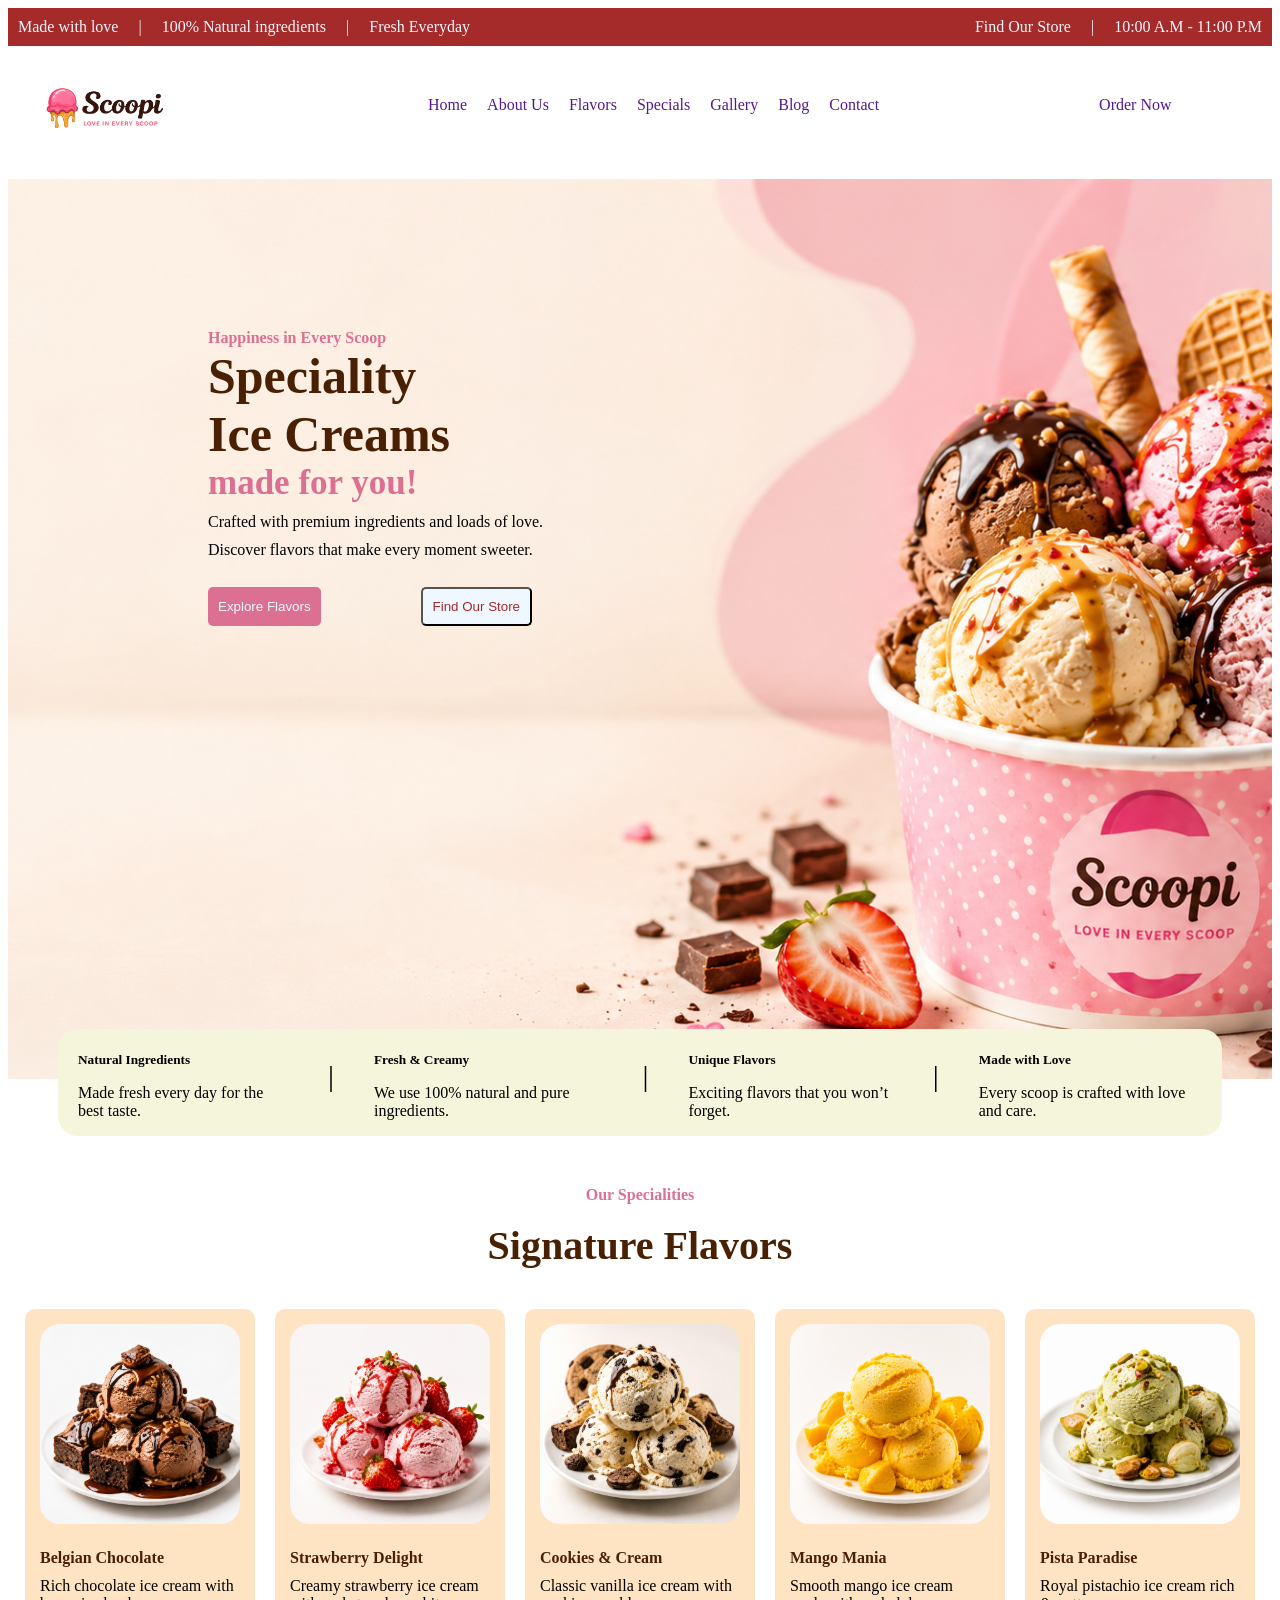
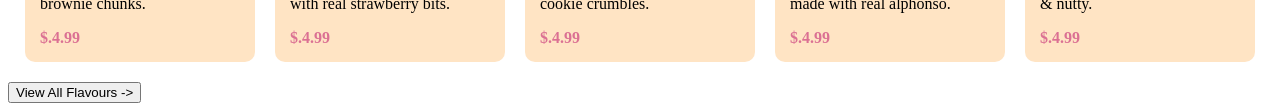
==== scoopi/index.html @ 9d3b480a "Icecreams section added" ====
<!DOCTYPE html>
<html lang="en">
<head>
    <meta charset="UTF-8">
    <meta name="viewport" content="width=device-width, initial-scale=1.0">
    <link rel="stylesheet" href="./styles.css">
    <title>Scoopi</title>
</head>
<body>
    <header class="header">
        <div class="header-left">
        <p>Made with love</p>
        <p>|</p>
        <p>100% Natural ingredients</p>
        <p>|</p>
        <p>Fresh Everyday</p>
        </div>

        <div class="header-right">
          <p>Find Our Store</p>
          <p>|</p>
          <p>10:00 A.M - 11:00 P.M</p>  
        </div>
    </header>
    <!--Navigation added-->
    <nav>
        <img src="./images/scoopilogo.png">
        <a href="">Home</a>
        <a href="">About Us</a>
        <a href="">Flavors</a>
        <a href="">Specials</a>
        <a href="">Gallery</a>
        <a href="">Blog</a>
        <a href="">Contact</a>
        <a class="ordernow" href="">Order Now</a>
    </nav>

    <section class="hero">
        <div class="hero-div">
        <h4>Happiness in Every Scoop</h4>
        <h1>Speciality</h1>
        <h1>Ice Creams</h1>
        <h2>made for you!</h2>
        <p>Crafted with premium ingredients and loads of love.</p>
        <p>Discover flavors that make every moment sweeter.</p>
        <br>
        <div class="hero-buttons">
        <button class="hero-flavours">Explore Flavors</button>
        <button class="hero-findstore">Find Our Store</button>
        </div>
        </div>
    </section>

    <!--Features Section-->
    <section class="advertise">
        <div>
        <h5>Natural Ingredients</h5>
        <p>Made fresh every day for the best taste.</p>
        </div>
        <p class="pipe">|</p>

        
        <div>
        <h5>Fresh & Creamy</h5>
        <p>We use 100% natural and pure ingredients.</p>
        </div>
        <p class="pipe">|</p>


        <div>
        <h5>Unique Flavors</h5>
        <p>Exciting flavors that you won’t forget.</p>
        </div>
        <p class="pipe">|</p>


        <div>
        <h5>Made with Love</h5>
        <p>Every scoop is crafted with love and care.</p>
        </div>
    </section>

    <div class="specilaites-h">
    <h4> Our Specialities</h4>
    <br>
    <h2>Signature Flavors</h2>
    </div>

    <!--Icecreams Section-->
    <section class="icecreams">
        <div class="chocolate">
            <img src="./images/chocolate.png">
            <h4>Belgian Chocolate</h4>
            <p>Rich chocolate ice cream with brownie chunks.</p>
            <b>$.4.99</b>
        </div>
        <div class="strawberry">
            <img src="./images/strawberry.png">
            <h4>Strawberry Delight</h4>
            <p>Creamy strawberry ice cream with real strawberry bits.</p>
            <b>$.4.99</b>
        </div>
        <div class="cookies">
            <img src="./images/cookie.png">
            <h4>Cookies & Cream</h4>
            <p>Classic vanilla ice cream with cookie crumbles.</p>
            <b>$.4.99</b>
        </div>
        <div class="mango">
            <img src="./images/mango.png">
            <h4>Mango Mania</h4>
            <p>Smooth mango ice cream made with real alphonso.</p>
            <b>$.4.99</b>
        </div>
        <div class="pista">
            <img src="./images/pista.png">
            <h4>Pista Paradise</h4>
            <p>Royal pistachio ice cream rich & nutty.</p>
            <b>$.4.99</b>
        </div>
    </section>

    <!--View all Flavours button-->
    <div class="but-viewflav">
        <button > View All Flavours -></button>
    </div>
    
</body>
</html>
---- scoopi/styles.css ----
/* body{
    margin: 0;
} */
header{
    display: flex;
    justify-content: space-between;
    padding: 10px;
    background-color: brown;
    color: aliceblue;
}

header p{
    margin: 0;
}

.header-left{
    display: flex;
    gap: 20px;
}

.header-right{
    display: flex;
    gap: 20px;
}

nav img{
    width: 200px;
}

nav{
    display: flex;
    position: relative;
    gap: 20px;
}

nav a{
    position: relative;
    top: 50px;
    left:200px;
    text-decoration-line: none;
}

nav a:hover{
    color: pink;
    text-decoration-line: underline;

}

.ordernow{
    position: relative;
    left:400px;
}

.ordernow:hover{
    color: brown;
    text-decoration-line: none;
}

/*Hero Section*/

.hero{
    background-image: url("./images/scoopihero.png");
    background-size: cover;
    height: 100vh;
}
.hero-div{
    position: relative;
    top: 150px;
    left: 200px;
}
.hero h4,h2{
    font-family: cursive;
    color: palevioletred;
    margin: 0;
}



.hero h2{
    font-size: 35px;
}

.hero h1{
    font-family: Georgia, 'Times New Roman', Times, serif;
    color: rgb(74, 32, 3);
    margin: 0;
    font-size: 50px;
}

.hero p{
    margin: 10px;
    margin-left: 0;
}

.hero-buttons{
    display: flex;
    gap: 100px;
}

.hero-flavours{
    padding: 10px;
    background-color: palevioletred;
    border: 0;
    color: aliceblue;
    border-radius: 5px;
}

.hero-findstore{
    padding: 10px;
    background-color: aliceblue;
    color: brown;
    border-radius: 5px;
}

/*Advertise section*/

.advertise{
    display: flex;
    gap: 20px;
    justify-content: center;
    background-color: beige;
    position: relative;
    top: -50px;
    margin-left:50px ;
    margin-right:50px;
    border-radius: 20px;

}

.advertise div{
    padding-left: 20px;
    padding-right: 20px;
}

.advertise div h5{
    margin-bottom: 0;
}

.pipe{
    font-size: 30px;
}

/*headings before specilaities*/
.specilaites-h{
    text-align: center;
    /* margin: 0; */
}

.specilaites-h h4{
    color: palevioletred;
    font-family: cursive;
    margin: 0;
}

.specilaites-h h2{
    color: rgb(74, 32, 3);
    font-family: Georgia, 'Times New Roman', Times, serif;
    margin: 0;
    font-size: 40px;
}

/**Iccreams Section**/
.icecreams{
    display: flex;
    justify-content: center;
    gap: 20px;
    margin-top: 20px;
    padding: 20px;
}

.icecreams div{
    background-color: bisque;
    padding: 15px;
    border-radius: 10px;
}

.icecreams div img{
    width: 200px;
    justify-items: center;
    border-radius: 20px;
}

.icecreams div p{
    margin-top: 0;
}

.icecreams div h4{
    margin-bottom: 10px;
    color: rgb(74, 32, 3);
}

.icecreams div b{
    color: palevioletred;
}
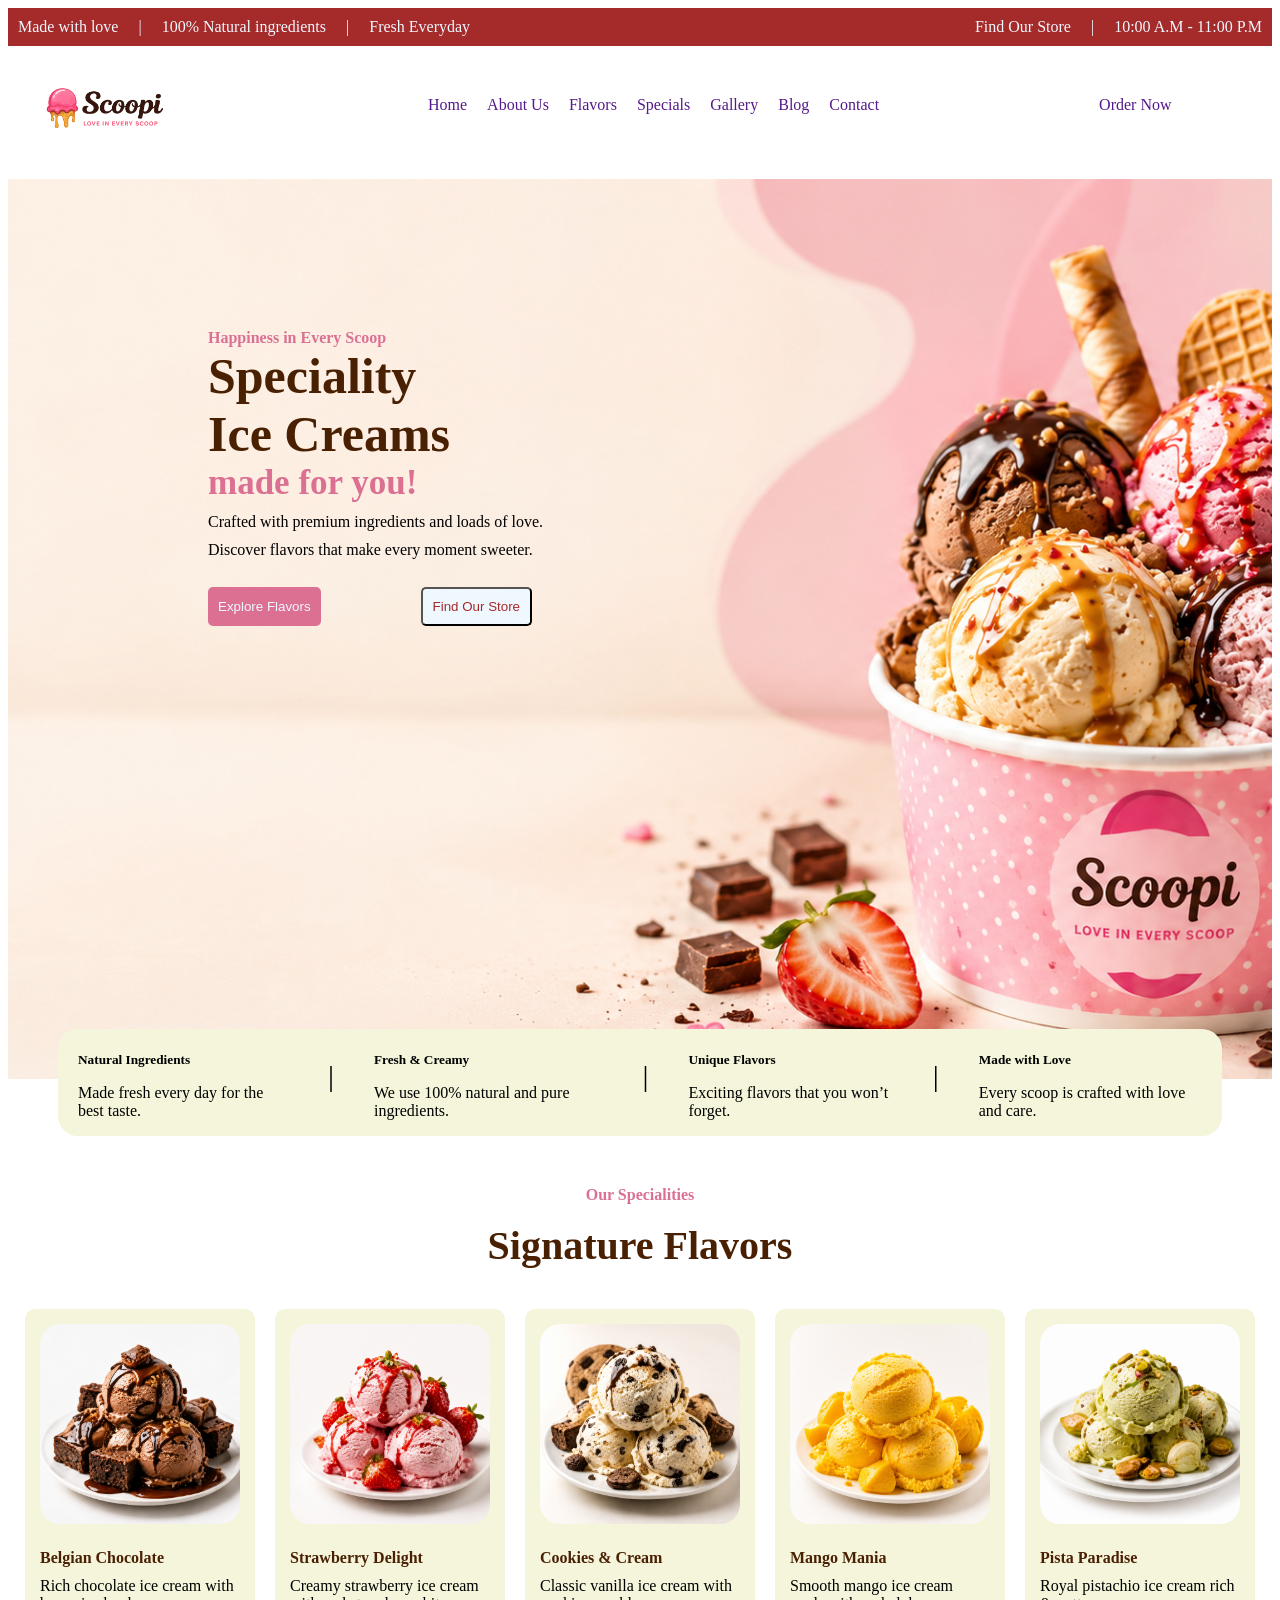
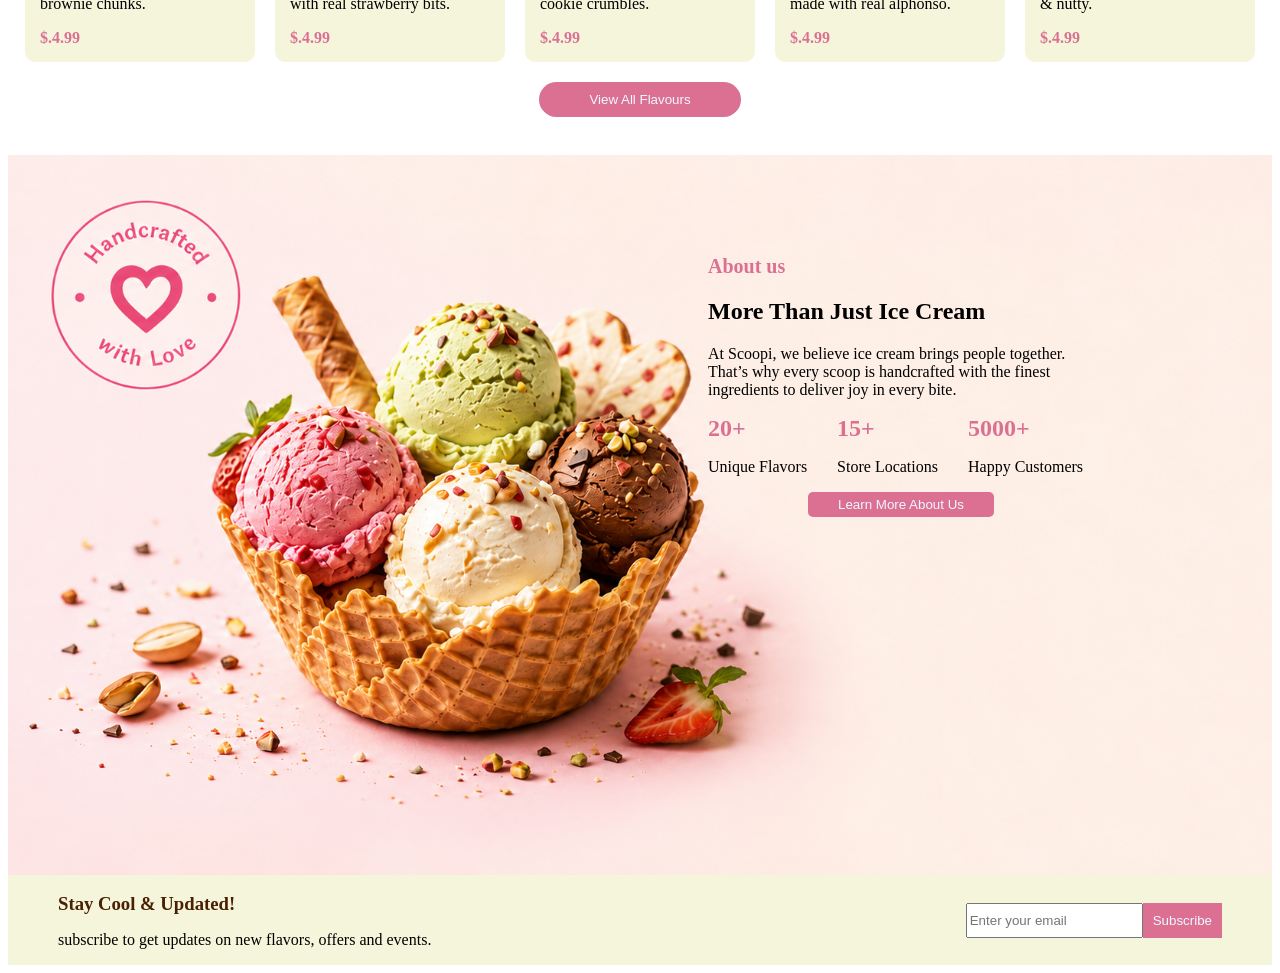
==== commit b605d446: "about us and email sections added" ====
--- a/scoopi/index.html
+++ b/scoopi/index.html
@@ -122,8 +122,49 @@
 
     <!--View all Flavours button-->
     <div class="but-viewflav">
-        <button > View All Flavours -></button>
+        <button> View All Flavours </button>
     </div>
+    <br>
+    
+    <!--About us page-->
+    <section class="aboutus">
+  <div class="aboutus-div">
+        <h3>About us</h3>
+        <h1>More Than Just Ice Cream</h1>
+        <p>At Scoopi, we believe ice cream brings people together.<br>
+        That’s why every scoop is handcrafted with the finest<br>
+        ingredients to deliver joy in every bite.
+        </p>
+    <div class="achievements">
+        <div>
+            <h2>20+</h2>
+            <p>Unique Flavors</p>
+        </div>
+        <div>
+            <h2>15+</h2>
+            <p>Store Locations</p>
+        </div>
+        <div>
+            <h2>5000+</h2>
+            <p>Happy Customers</p>
+        </div>
+    </div>
+        <button>Learn More About Us</button>
+  </div>
+    </section>
+
+    <!--Enter Email Section-->
+    <section class="email">
+        <div class="left">
+            <h3>Stay Cool & Updated!</h3>
+            <p>subscribe to get updates on new flavors, offers and events.</p>
+        </div>
+
+        <div class="right">
+            <input type="email" placeholder="Enter your email">
+            <button>Subscribe</button>
+        </div>
+    </section>
     
 </body>
 </html>
--- a/scoopi/styles.css
+++ b/scoopi/styles.css
@@ -169,7 +169,7 @@
 }
 
 .icecreams div{
-    background-color: bisque;
+    background-color: beige;
     padding: 15px;
     border-radius: 10px;
 }
@@ -193,8 +193,99 @@
     color: palevioletred;
 }
 
-
-
-
-
-
+/**View All Flavors button**/
+.but-viewflav{
+    text-align: center;
+}
+
+.but-viewflav button{
+    padding: 10px;
+    padding-left: 50px;
+    padding-right: 50px;
+    background-color: palevioletred;
+    color: aliceblue;
+    border-radius: 20px;
+    border: none;
+}
+
+
+/**About us section**/
+/* .aboutus{
+    background-image: url(./images/aboutus.png);
+    background-size: cover;
+    height: 100vh;
+} */
+
+.aboutus{
+    background-image: url(./images/aboutus.png);
+    background-size: cover;
+    height: 80vh;
+}
+
+.aboutus-div{
+    position: relative;
+    left: 700px;
+    top: 50px;
+}
+
+.aboutus-div h3{
+    color: palevioletred;
+    font-family: cursive;
+    font-size: 20px;
+}
+
+.aboutus-div {
+    position: relative;
+    left: 700px;
+    top: 100px;
+}
+
+.achievements{
+    display: flex;
+    gap: 30px;
+}
+
+.aboutus-div button{
+    background-color: palevioletred;
+    padding: 5px;
+    padding-left: 30px;
+    padding-right: 30px;
+    border: none;
+    border-radius:5px;
+    color: aliceblue;
+    position: relative;
+    left: 100px;
+
+}
+
+/**Email Section**/
+.email{
+    display: flex;
+    justify-content: space-between;
+    align-items: center;
+    background-color: beige;
+    padding-left: 50px;
+    padding-right: 50px;
+
+}
+
+.left h3{
+    color: rgb(74, 32, 3);
+    margin-bottom: 0;
+}
+
+.right{
+    display: flex;
+}
+
+.right button{
+    background-color: palevioletred;
+    color: aliceblue;
+    border: none;
+    padding: 10px;
+}
+
+
+
+
+
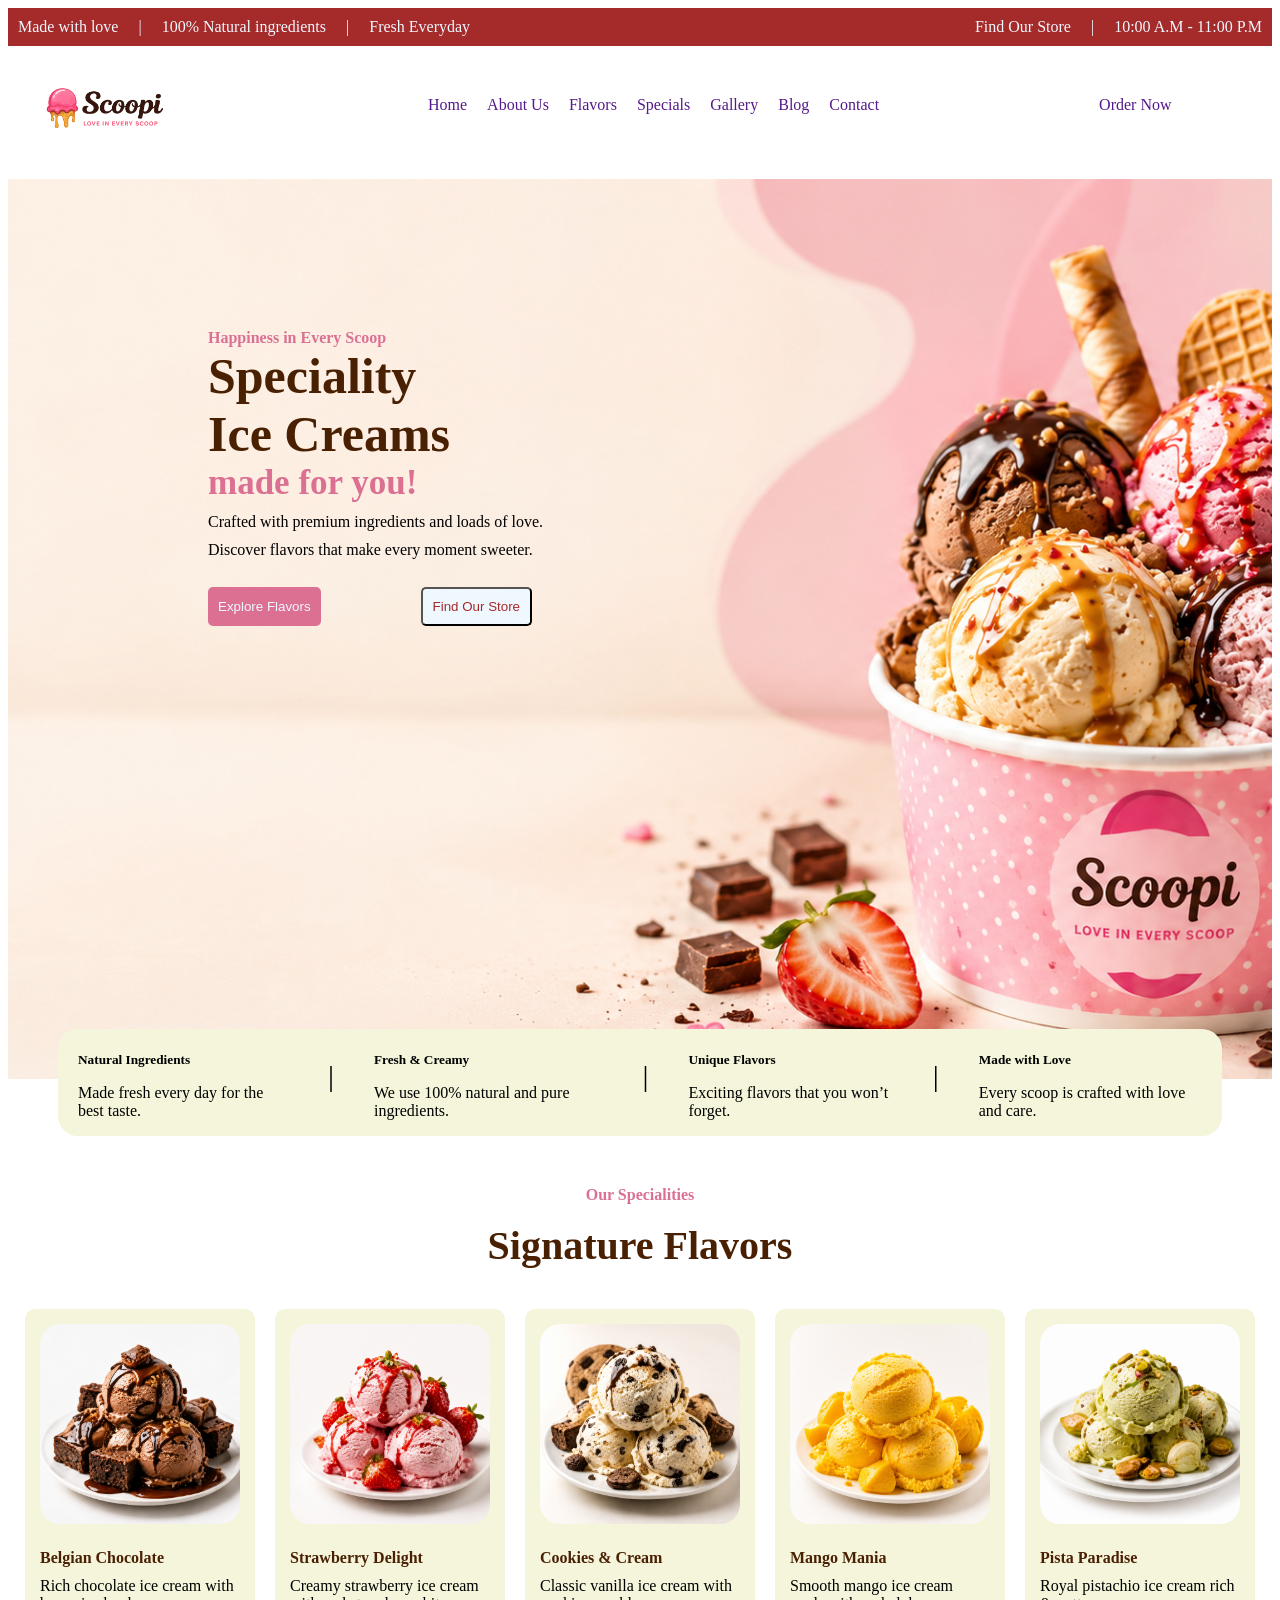
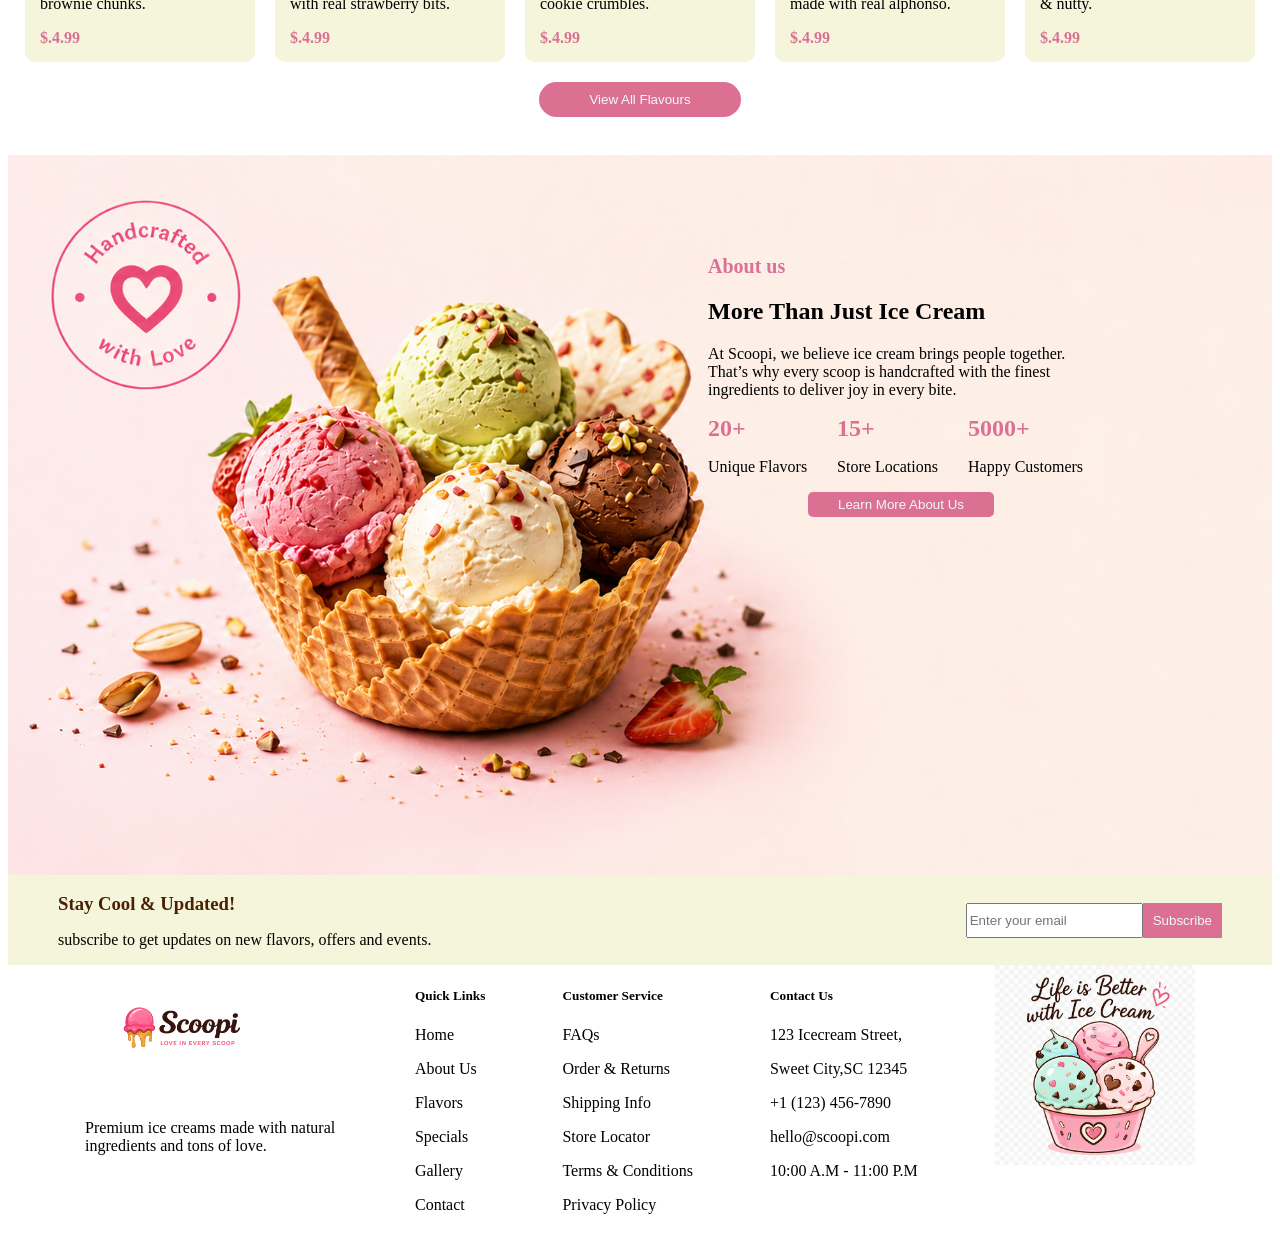
==== commit c6525038: "footer section added" ====
--- a/scoopi/index.html
+++ b/scoopi/index.html
@@ -165,6 +165,46 @@
             <button>Subscribe</button>
         </div>
     </section>
+
+    <footer>
+        <div class="social-media">
+            <img src="./images/scoopilogo.png">
+            <p>Premium ice creams made with natural ingredients and tons of love.</p>
+        </div>
+
+        <div class="quick-links">
+            <h5>Quick Links</h5>
+            <p>Home</p>
+            <p>About Us</p>
+            <p>Flavors</p>
+            <p>Specials</p>
+            <p>Gallery</p>
+            <p>Contact</p>
+        </div>
+
+        <div class="customer-service">
+            <h5>Customer Service</h5>
+            <p>FAQs</p>
+            <p>Order & Returns</p>
+            <p>Shipping Info</p>
+            <p>Store Locator</p>
+            <p>Terms & Conditions</p>
+            <p>Privacy Policy</p>
+        </div>
+
+        <div class="contact-us">
+            <h5>Contact Us</h5>
+            <p>123 Icecream Street,</p>
+            <p>Sweet City,SC 12345</p>
+            <p>+1 (123) 456-7890</p>
+            <p>hello@scoopi.com</p>
+            <p>10:00 A.M - 11:00 P.M</p>
+        </div>
+
+        <div class="right-img">
+            <img src="./images/footerlogo.png">
+        </div>
+    </footer>
     
 </body>
 </html>
--- a/scoopi/styles.css
+++ b/scoopi/styles.css
@@ -193,6 +193,10 @@
     color: palevioletred;
 }
 
+.icecreams div:hover{
+    background-color: rgb(197, 197, 134);
+}
+
 /**View All Flavors button**/
 .but-viewflav{
     text-align: center;
@@ -210,12 +214,6 @@
 
 
 /**About us section**/
-/* .aboutus{
-    background-image: url(./images/aboutus.png);
-    background-size: cover;
-    height: 100vh;
-} */
-
 .aboutus{
     background-image: url(./images/aboutus.png);
     background-size: cover;
@@ -285,7 +283,29 @@
     padding: 10px;
 }
 
-
-
-
-
+/**footer*/
+
+
+
+.social-media{
+    width: 20%;
+}
+
+.social-media img{
+    width:200px;
+    height: auto;
+}
+
+.right-img img{
+    width:200px;
+    height: auto;
+}
+
+footer{
+    display: flex;  
+    justify-content: space-evenly;
+}
+
+
+
+
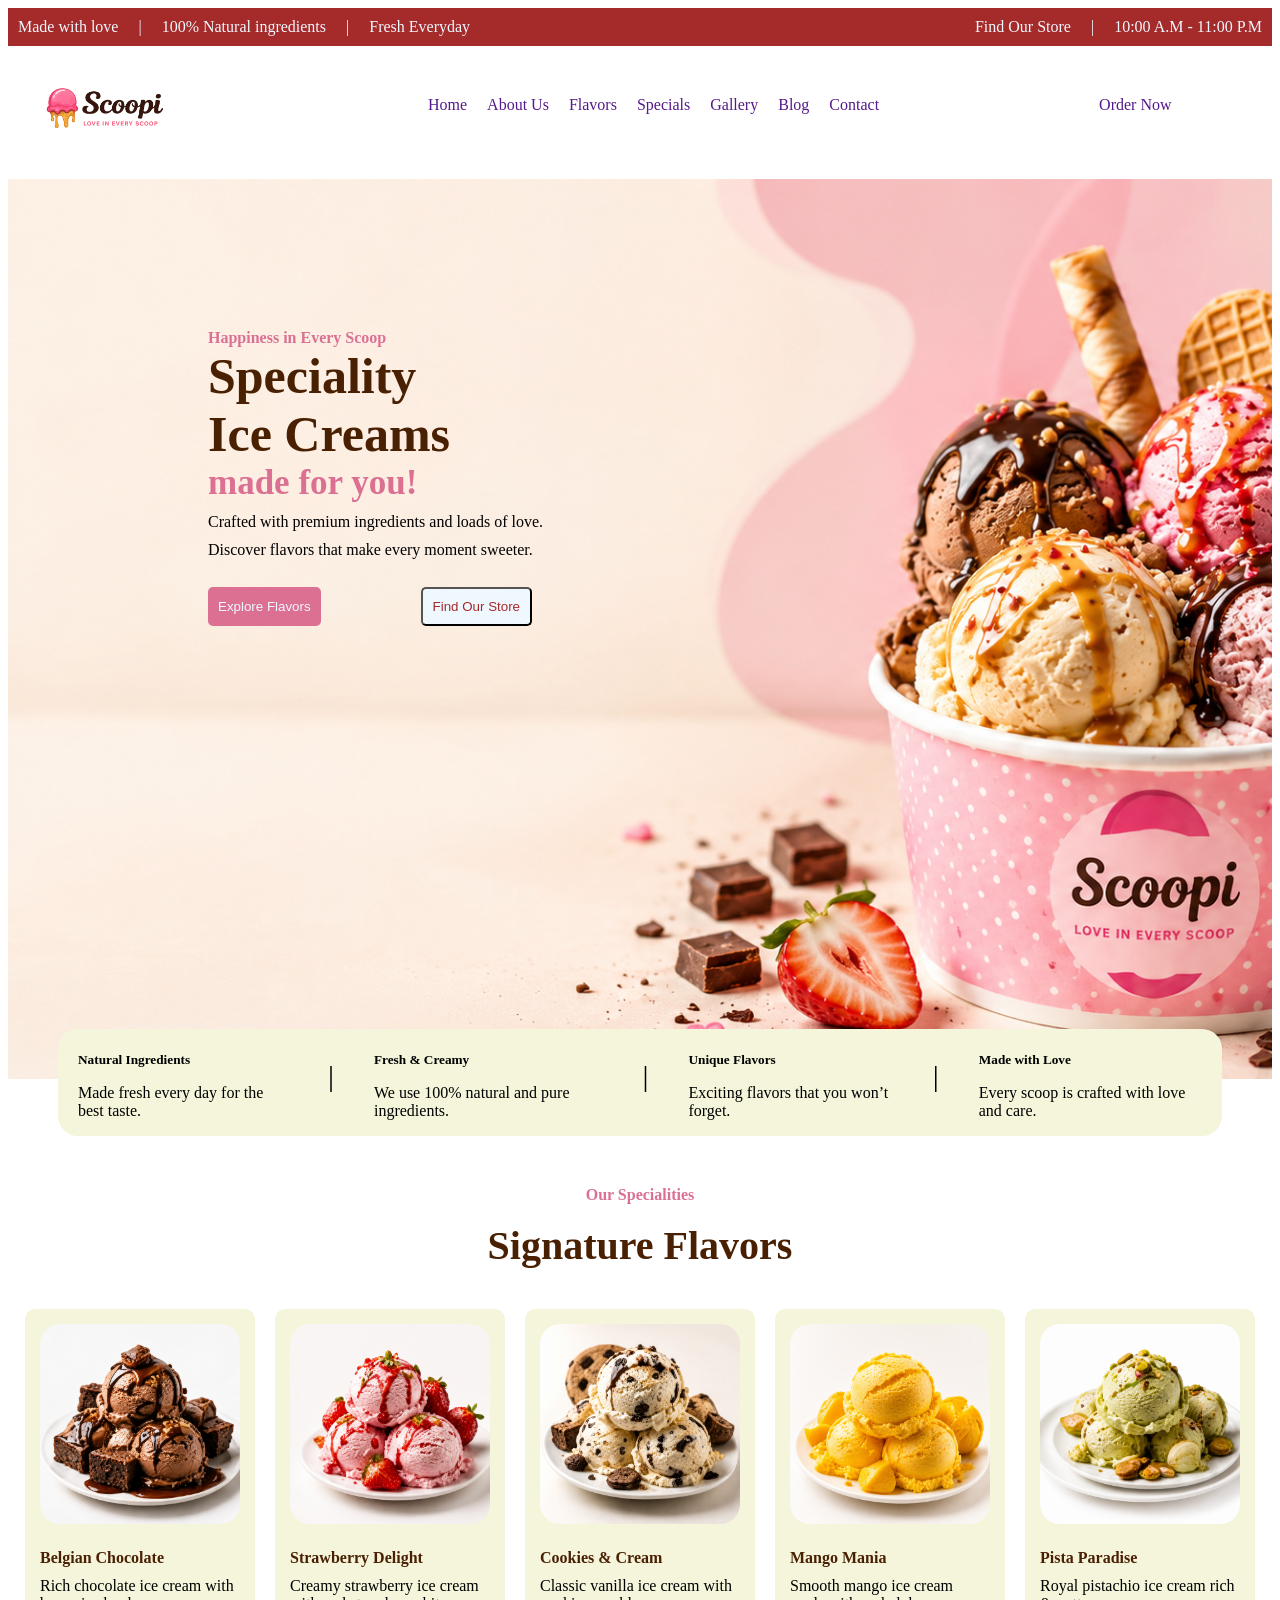
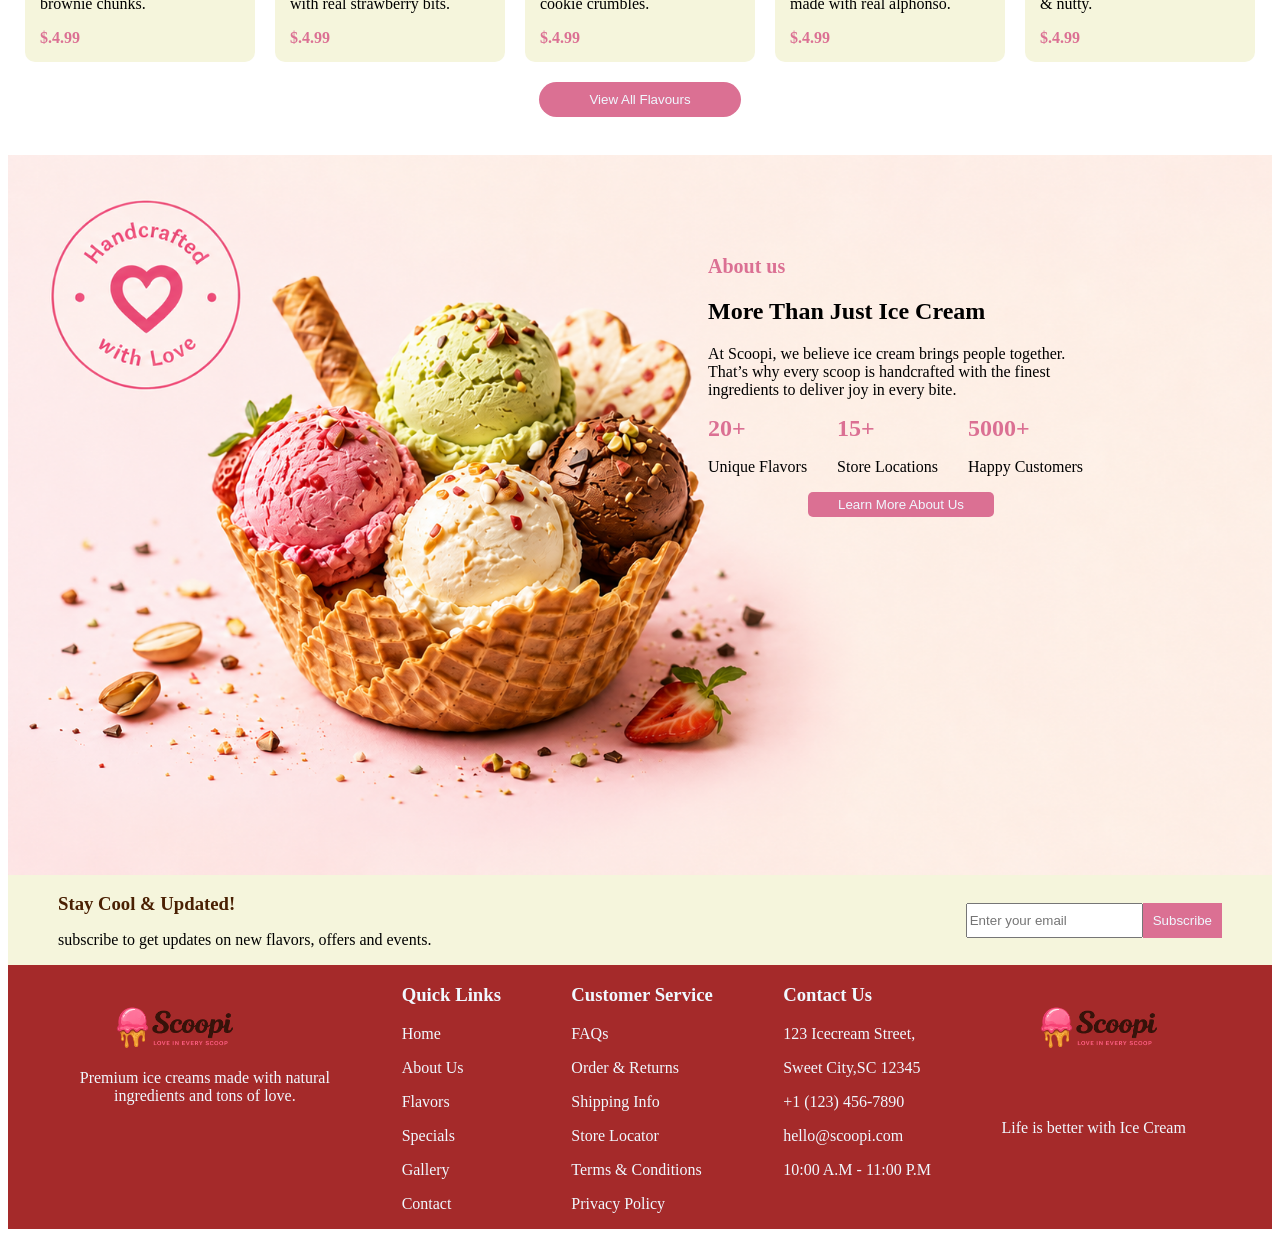
==== commit 10d199f3: "footer section 5 added" ====
--- a/scoopi/index.html
+++ b/scoopi/index.html
@@ -173,7 +173,7 @@
         </div>
 
         <div class="quick-links">
-            <h5>Quick Links</h5>
+            <h3>Quick Links</h3>
             <p>Home</p>
             <p>About Us</p>
             <p>Flavors</p>
@@ -183,7 +183,7 @@
         </div>
 
         <div class="customer-service">
-            <h5>Customer Service</h5>
+            <h3>Customer Service</h3>
             <p>FAQs</p>
             <p>Order & Returns</p>
             <p>Shipping Info</p>
@@ -193,7 +193,7 @@
         </div>
 
         <div class="contact-us">
-            <h5>Contact Us</h5>
+            <h3>Contact Us</h3>
             <p>123 Icecream Street,</p>
             <p>Sweet City,SC 12345</p>
             <p>+1 (123) 456-7890</p>
@@ -202,7 +202,8 @@
         </div>
 
         <div class="right-img">
-            <img src="./images/footerlogo.png">
+            <img src="./images/scoopilogo.png">
+            <p>Life is better with Ice Cream</p>
         </div>
     </footer>
     
--- a/scoopi/styles.css
+++ b/scoopi/styles.css
@@ -285,7 +285,10 @@
 
 /**footer*/
 
-
+footer{
+    background-color: brown;
+    color: aliceblue;
+}
 
 .social-media{
     width: 20%;
@@ -296,6 +299,12 @@
     height: auto;
 }
 
+.social-media p{
+    position: relative;
+    text-align: center;
+    top:-50px;
+}
+
 .right-img img{
     width:200px;
     height: auto;
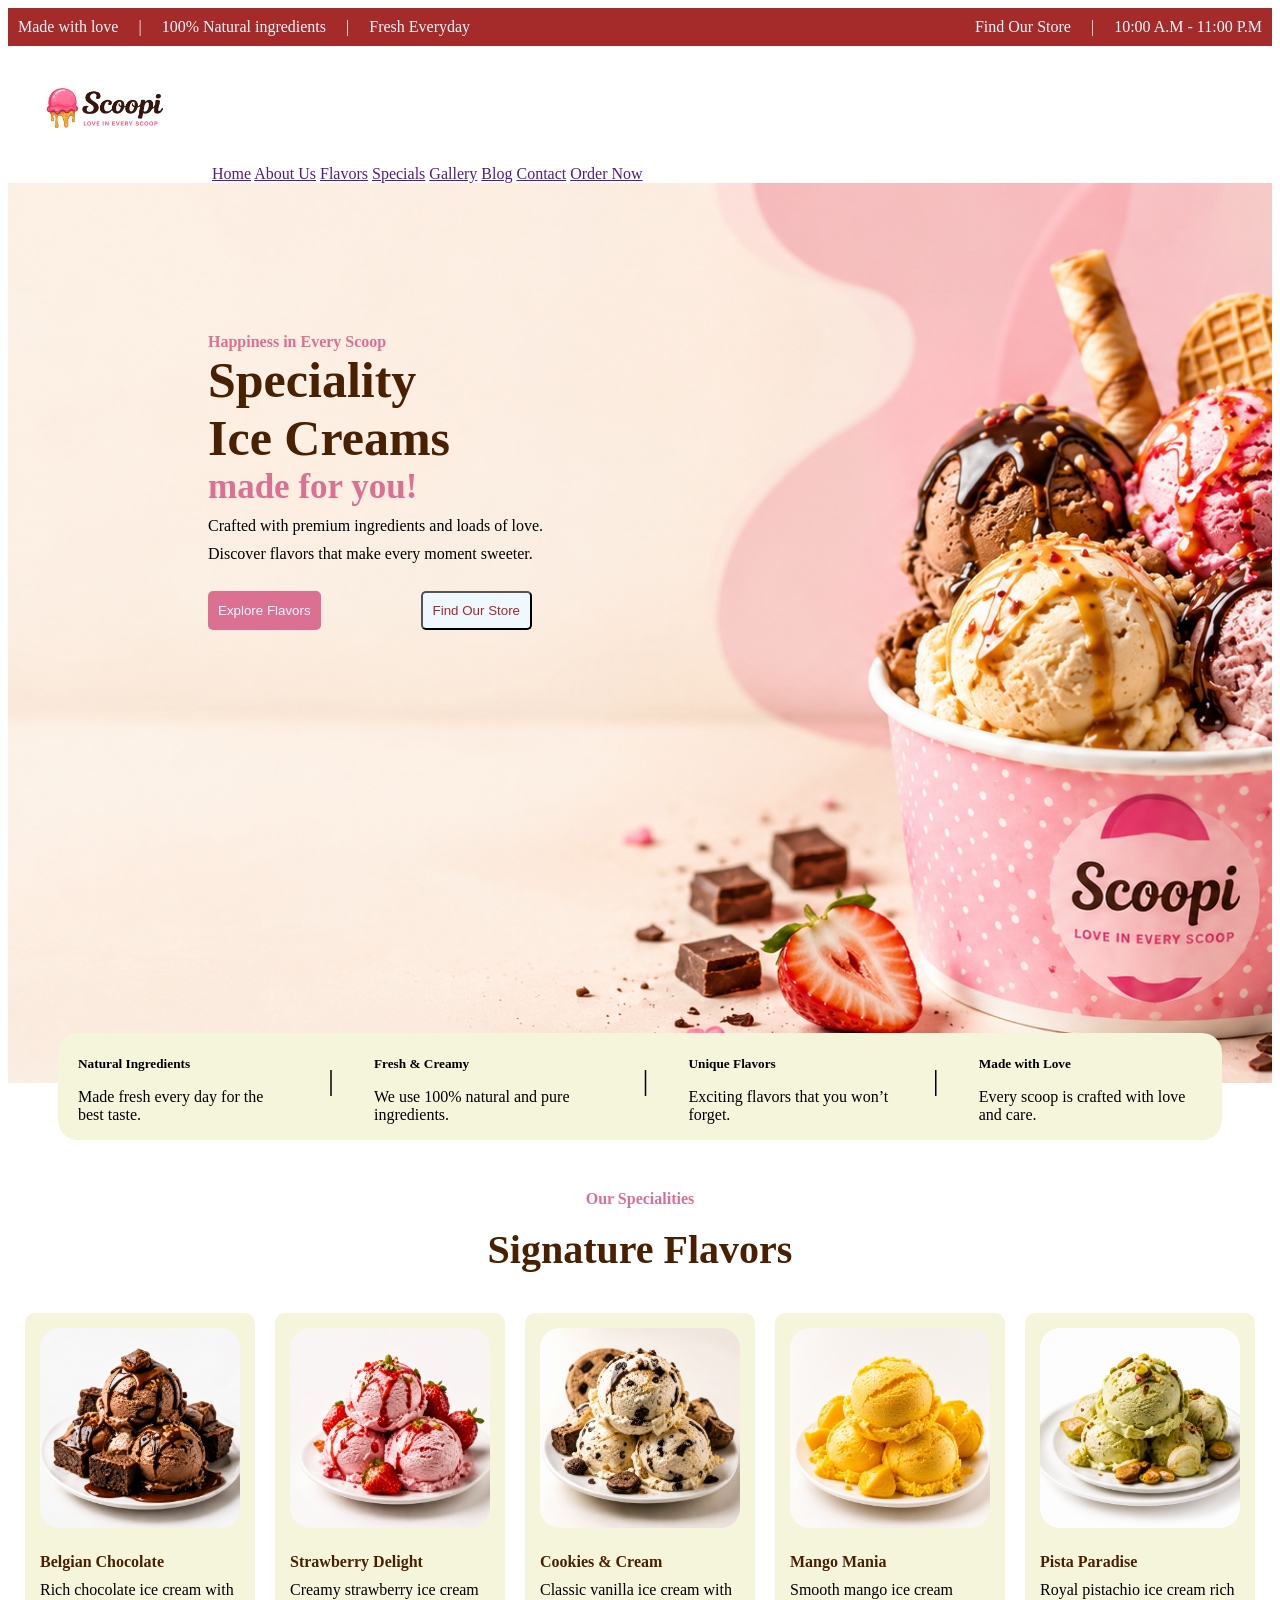
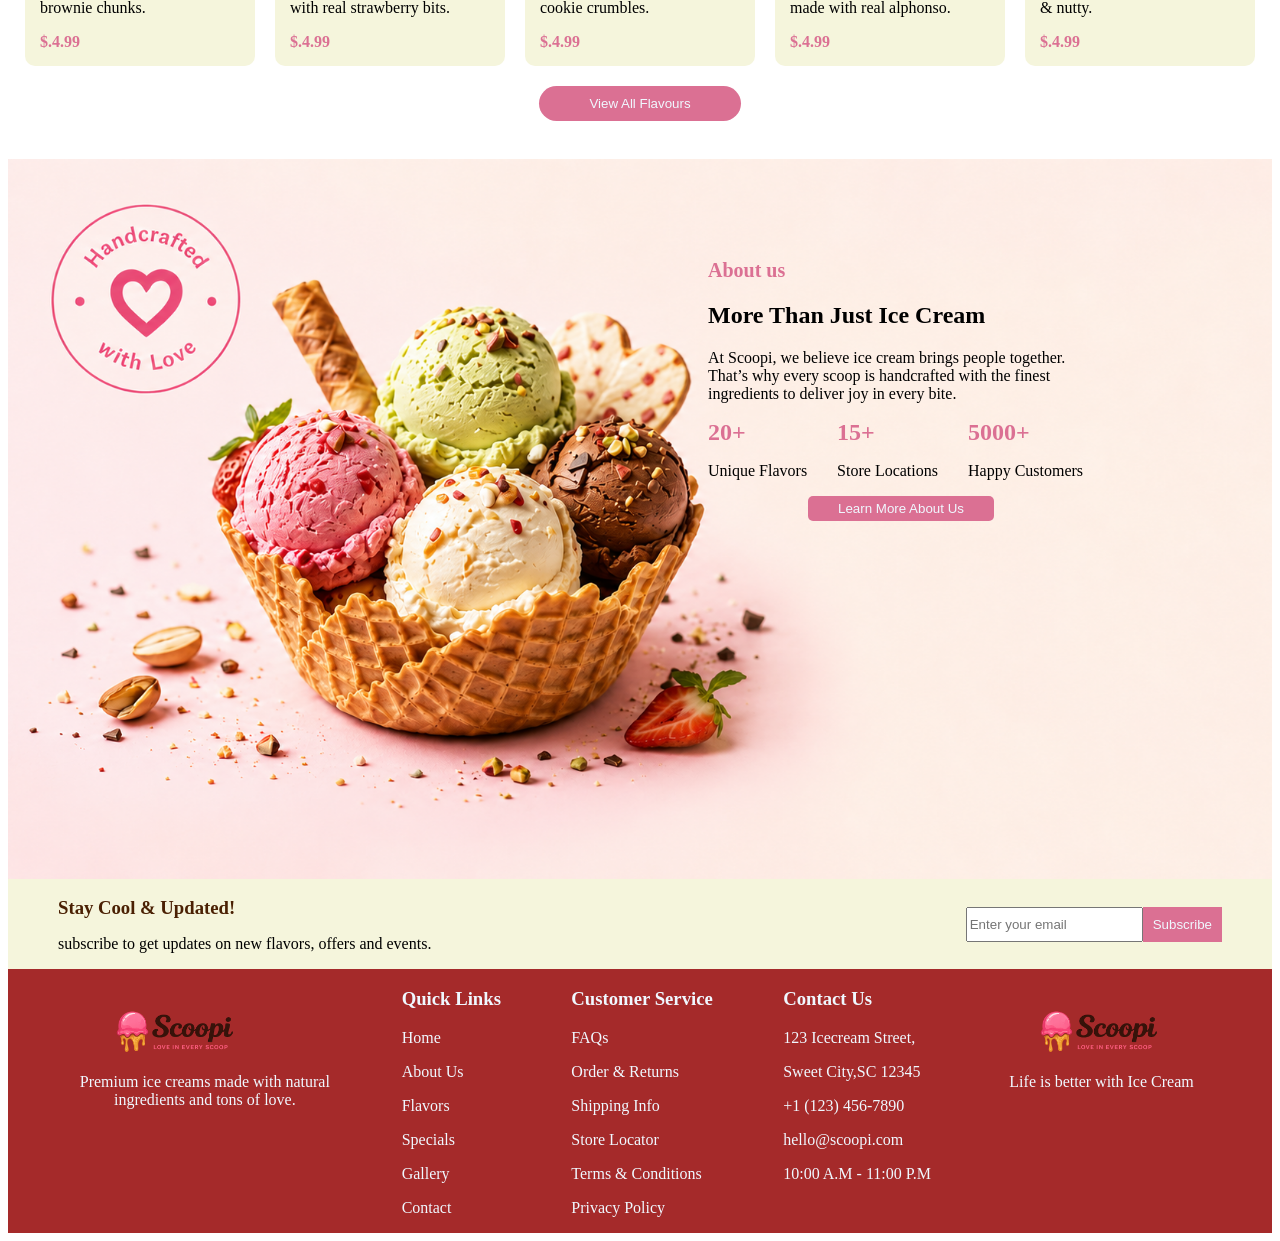
==== commit 29f3d6d9: "media small mobiles added to nav bar" ====
--- a/scoopi/index.html
+++ b/scoopi/index.html
@@ -206,6 +206,5 @@
             <p>Life is better with Ice Cream</p>
         </div>
     </footer>
-    
 </body>
 </html>
--- a/scoopi/styles.css
+++ b/scoopi/styles.css
@@ -1,6 +1,4 @@
-/* body{
-    margin: 0;
-} */
+
 header{
     display: flex;
     justify-content: space-between;
@@ -22,11 +20,13 @@
     display: flex;
     gap: 20px;
 }
+
 
 nav img{
     width: 200px;
 }
 
+@media screen and (max-width: 480px) {
 nav{
     display: flex;
     position: relative;
@@ -55,7 +55,7 @@
     color: brown;
     text-decoration-line: none;
 }
-
+}
 /*Hero Section*/
 
 .hero{
@@ -63,6 +63,8 @@
     background-size: cover;
     height: 100vh;
 }
+
+
 .hero-div{
     position: relative;
     top: 150px;
@@ -285,11 +287,6 @@
 
 /**footer*/
 
-footer{
-    background-color: brown;
-    color: aliceblue;
-}
-
 .social-media{
     width: 20%;
 }
@@ -313,8 +310,17 @@
 footer{
     display: flex;  
     justify-content: space-evenly;
-}
-
-
-
-
+    background-color: brown;
+    color: aliceblue;
+}
+
+.right-img p{
+    position: relative;
+    text-align: center;
+    top:-50px;
+} 
+
+
+
+
+
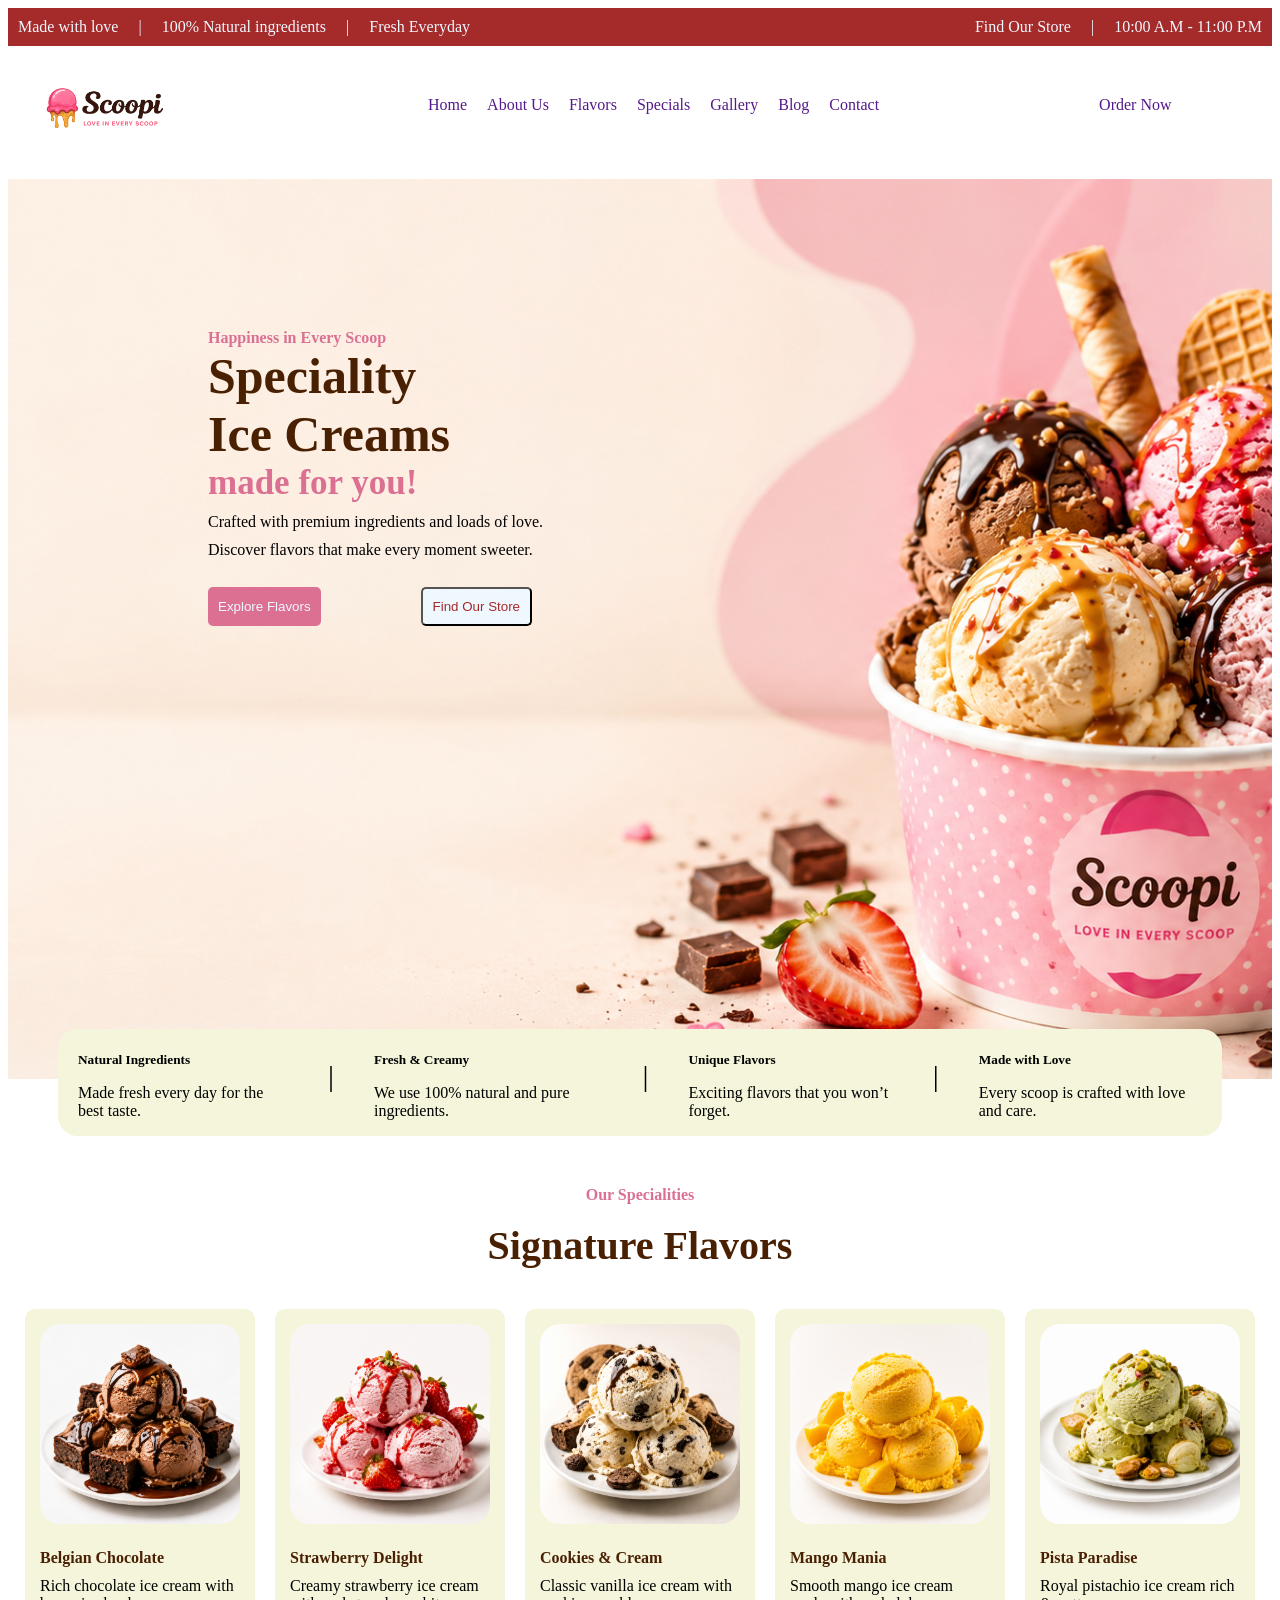
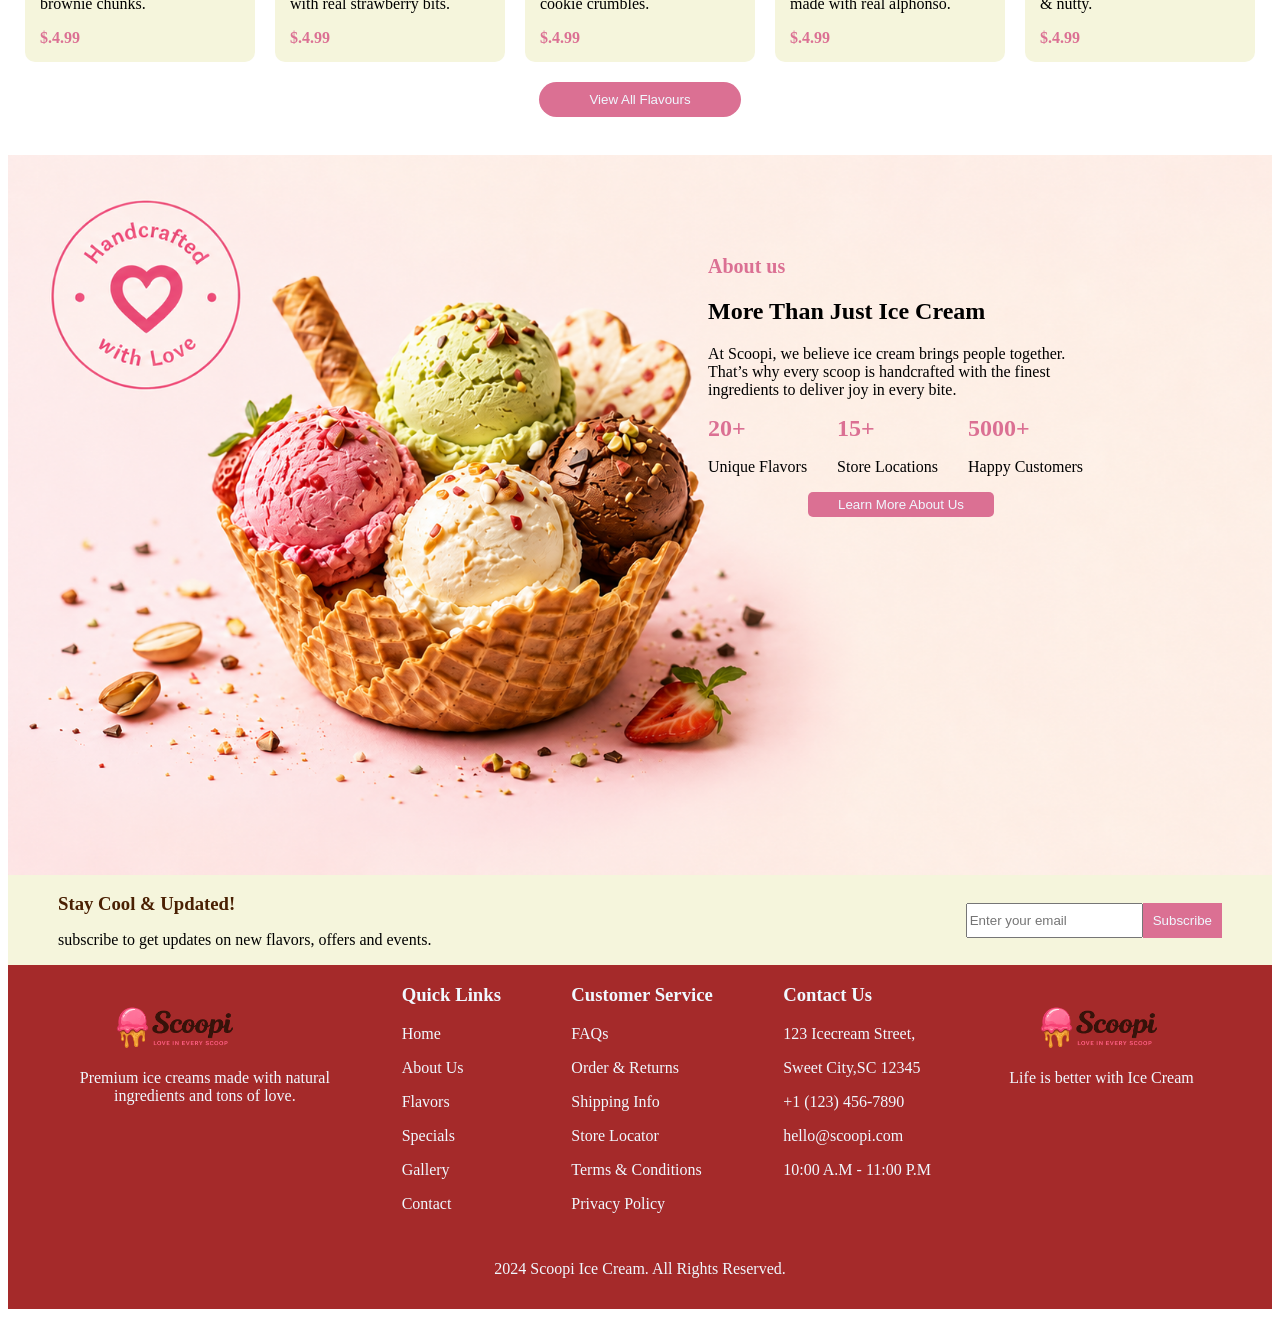
==== commit cc4905dc: "copyright added" ====
--- a/scoopi/index.html
+++ b/scoopi/index.html
@@ -206,5 +206,9 @@
             <p>Life is better with Ice Cream</p>
         </div>
     </footer>
+
+    <div class="copyright">
+        <p>2024 Scoopi Ice Cream. All Rights Reserved.</p>
+    </div>
 </body>
 </html>
--- a/scoopi/styles.css
+++ b/scoopi/styles.css
@@ -26,7 +26,6 @@
     width: 200px;
 }
 
-@media screen and (max-width: 480px) {
 nav{
     display: flex;
     position: relative;
@@ -55,7 +54,7 @@
     color: brown;
     text-decoration-line: none;
 }
-}
+
 /*Hero Section*/
 
 .hero{
@@ -76,8 +75,6 @@
     margin: 0;
 }
 
-
-
 .hero h2{
     font-size: 35px;
 }
@@ -162,6 +159,7 @@
 }
 
 /**Iccreams Section**/
+
 .icecreams{
     display: flex;
     justify-content: center;
@@ -320,7 +318,15 @@
     top:-50px;
 } 
 
-
-
-
-
+.copyright{
+    background-color: brown;
+    color: aliceblue;
+    text-align: center;
+    padding: 15px;
+}
+
+
+
+
+
+
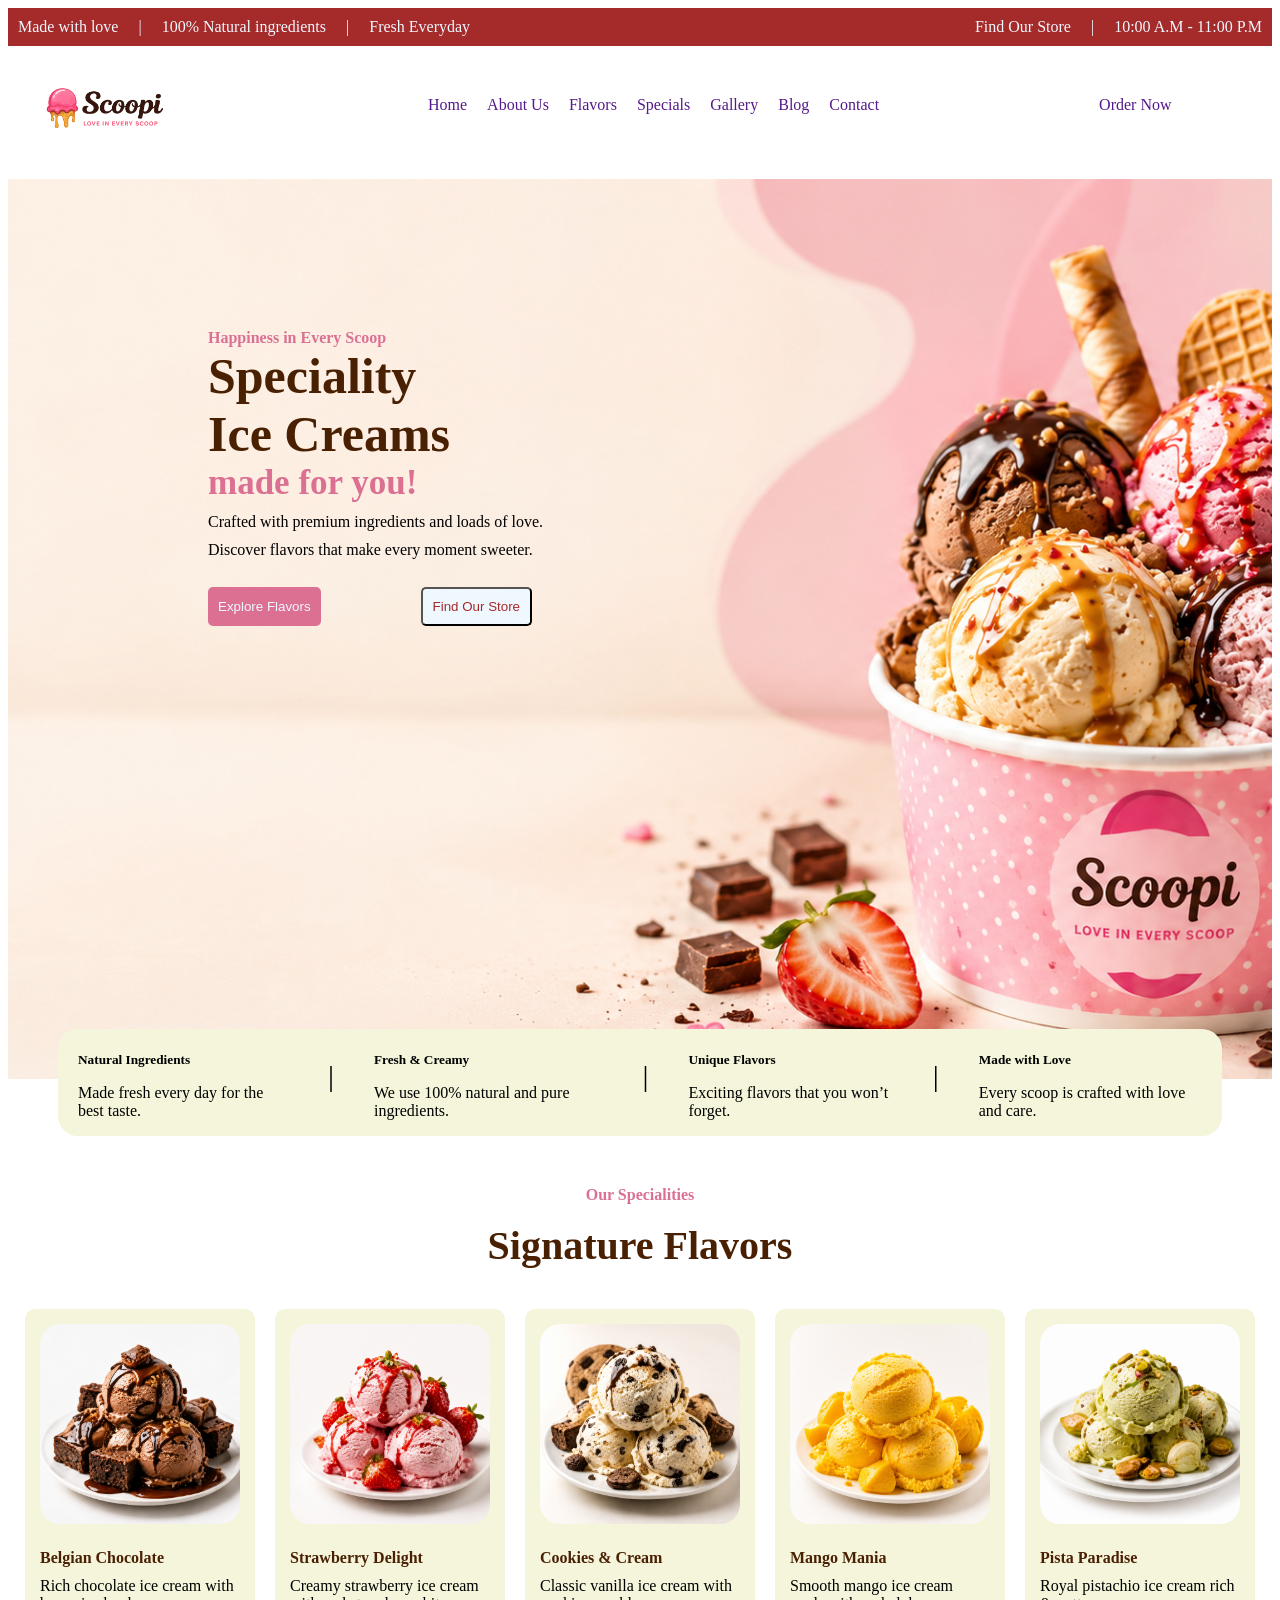
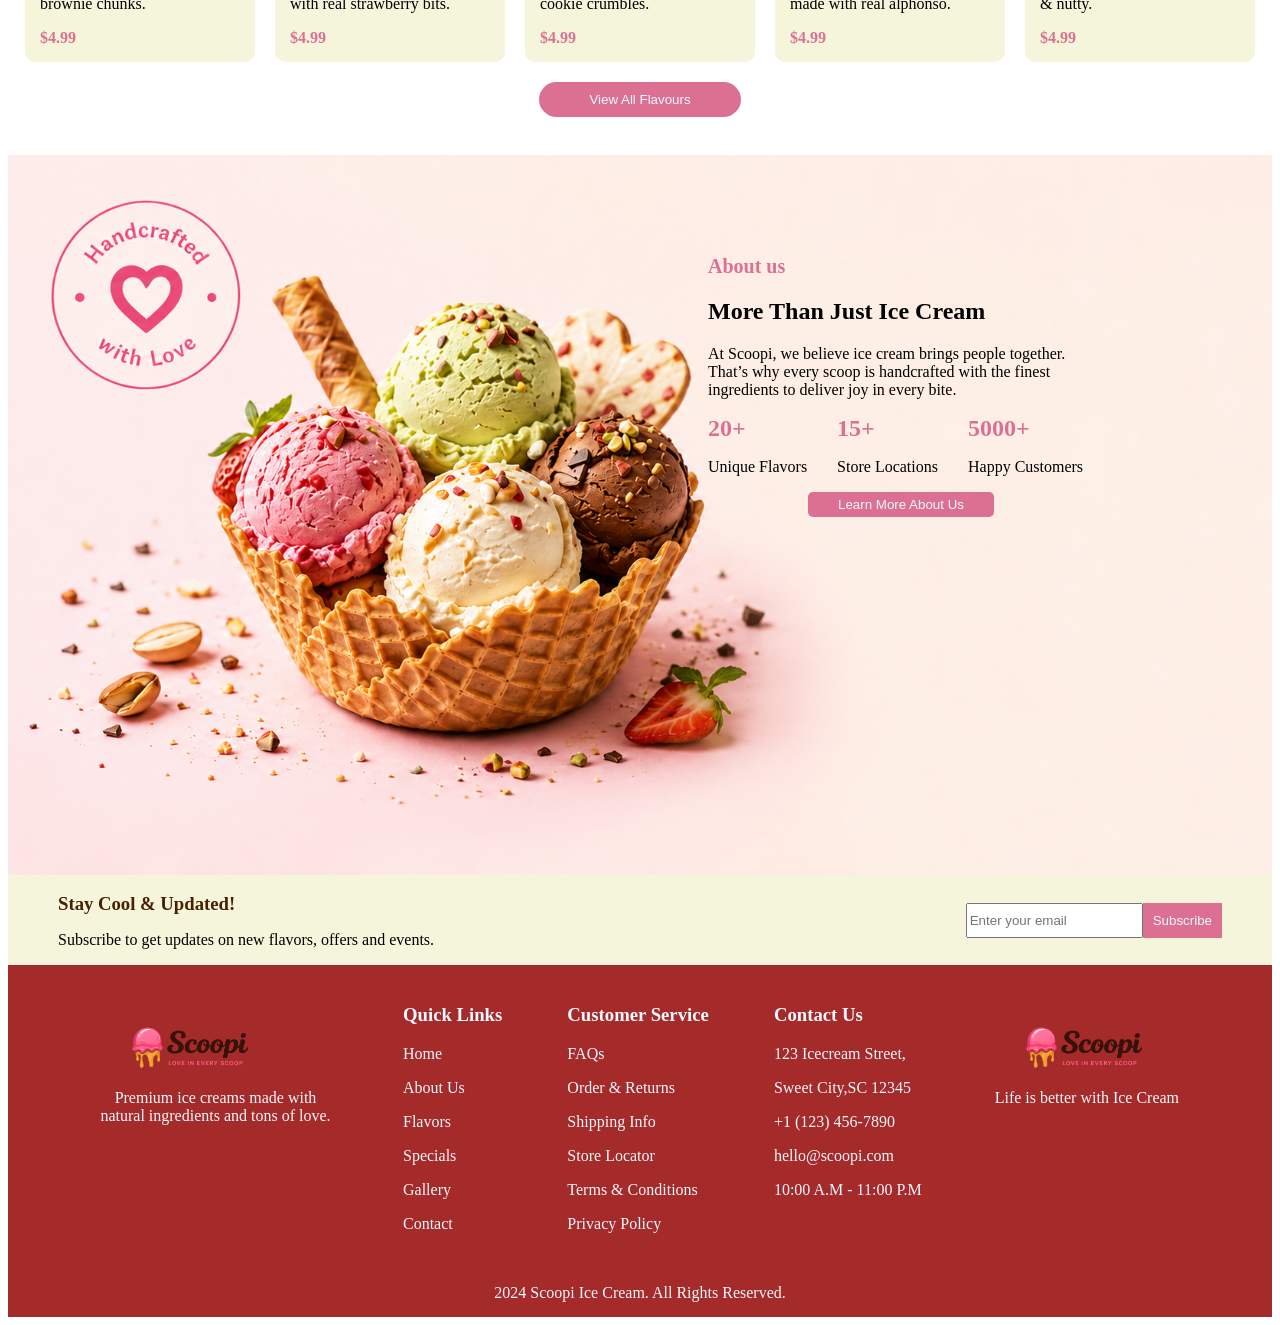
==== commit d2b7196f: "Polish layout spacing and content" ====
--- a/scoopi/index.html
+++ b/scoopi/index.html
@@ -92,31 +92,31 @@
             <img src="./images/chocolate.png">
             <h4>Belgian Chocolate</h4>
             <p>Rich chocolate ice cream with brownie chunks.</p>
-            <b>$.4.99</b>
+            <b>$4.99</b>
         </div>
         <div class="strawberry">
             <img src="./images/strawberry.png">
             <h4>Strawberry Delight</h4>
             <p>Creamy strawberry ice cream with real strawberry bits.</p>
-            <b>$.4.99</b>
+            <b>$4.99</b>
         </div>
         <div class="cookies">
             <img src="./images/cookie.png">
             <h4>Cookies & Cream</h4>
             <p>Classic vanilla ice cream with cookie crumbles.</p>
-            <b>$.4.99</b>
+            <b>$4.99</b>
         </div>
         <div class="mango">
             <img src="./images/mango.png">
             <h4>Mango Mania</h4>
             <p>Smooth mango ice cream made with real alphonso.</p>
-            <b>$.4.99</b>
+            <b>$4.99</b>
         </div>
         <div class="pista">
             <img src="./images/pista.png">
             <h4>Pista Paradise</h4>
             <p>Royal pistachio ice cream rich & nutty.</p>
-            <b>$.4.99</b>
+            <b>$4.99</b>
         </div>
     </section>
 
@@ -157,7 +157,7 @@
     <section class="email">
         <div class="left">
             <h3>Stay Cool & Updated!</h3>
-            <p>subscribe to get updates on new flavors, offers and events.</p>
+            <p>Subscribe to get updates on new flavors, offers and events.</p>
         </div>
 
         <div class="right">
--- a/scoopi/styles.css
+++ b/scoopi/styles.css
@@ -306,10 +306,11 @@
 }
 
 footer{
-    display: flex;  
+    display: flex;
     justify-content: space-evenly;
     background-color: brown;
     color: aliceblue;
+    padding: 20px;
 }
 
 .right-img p{
@@ -325,8 +326,11 @@
     padding: 15px;
 }
 
-
-
-
-
-
+.copyright p{
+    margin: 0;
+}
+
+
+
+
+
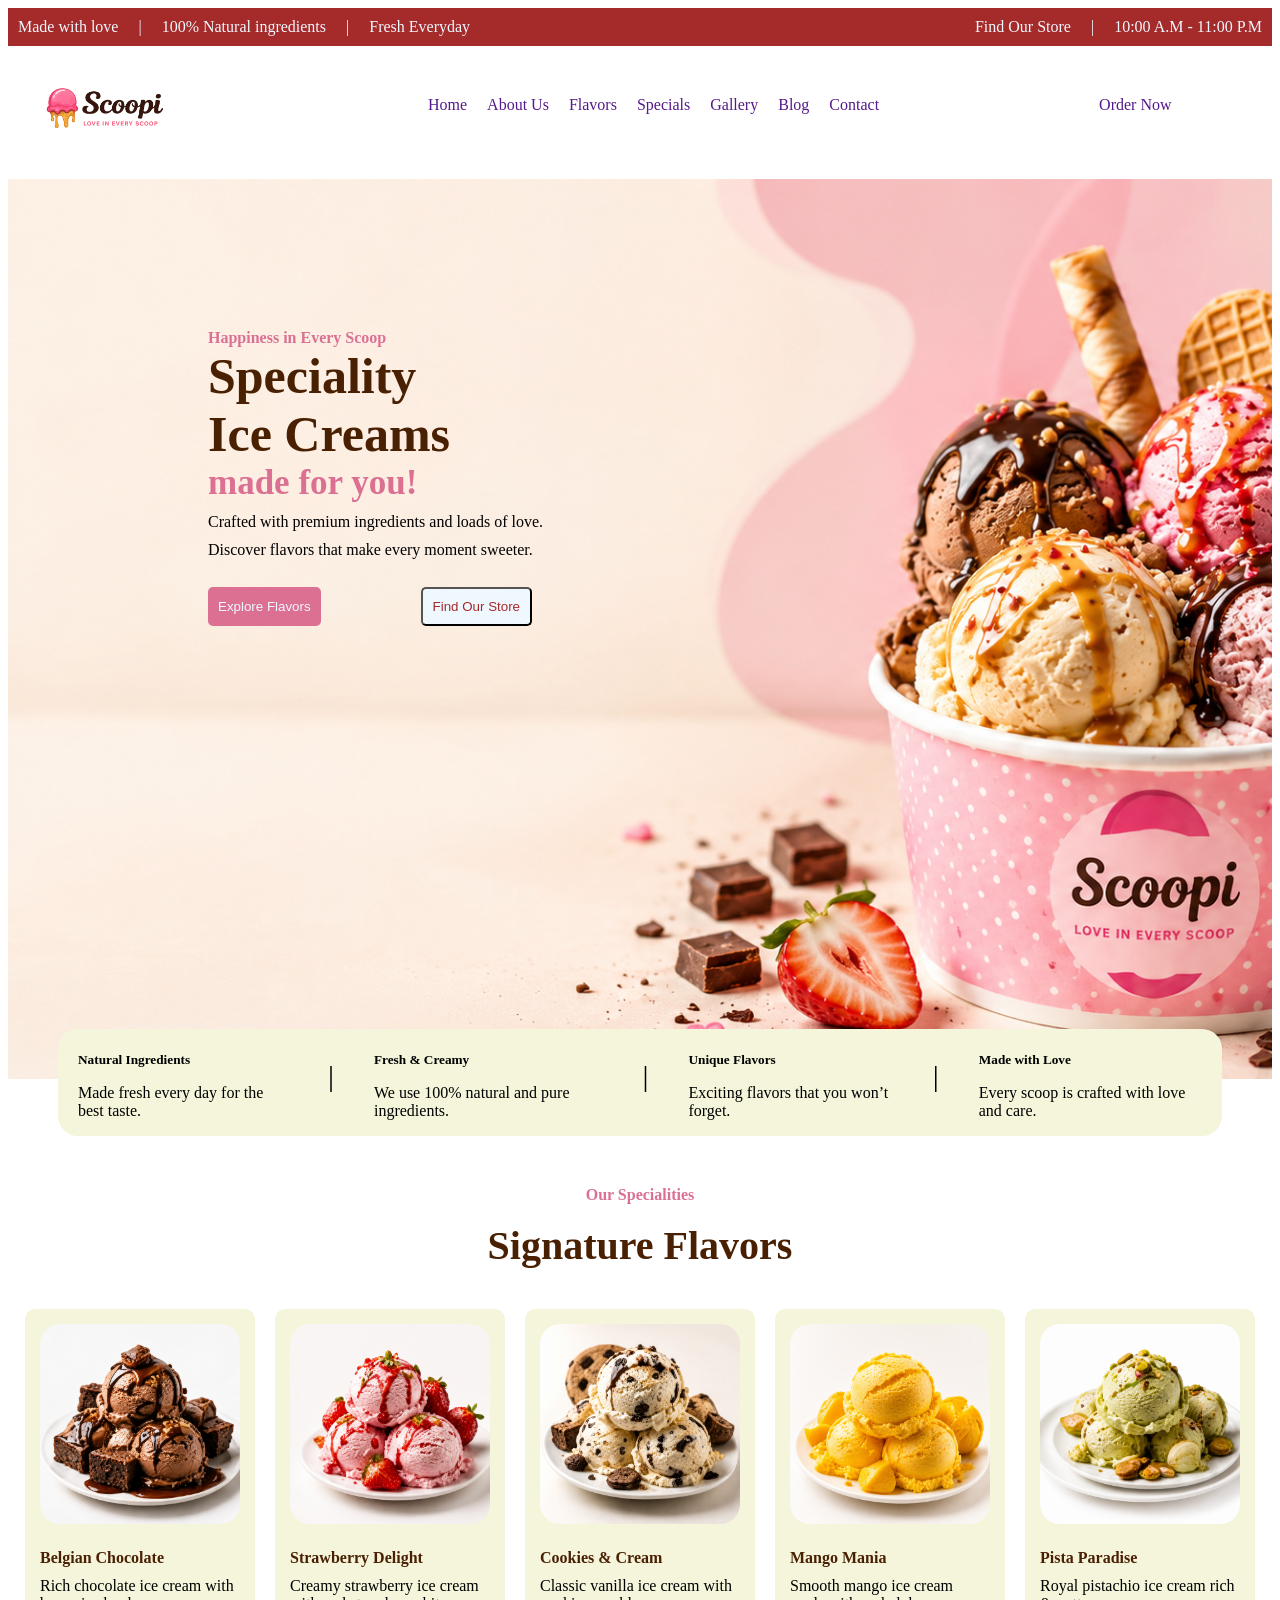
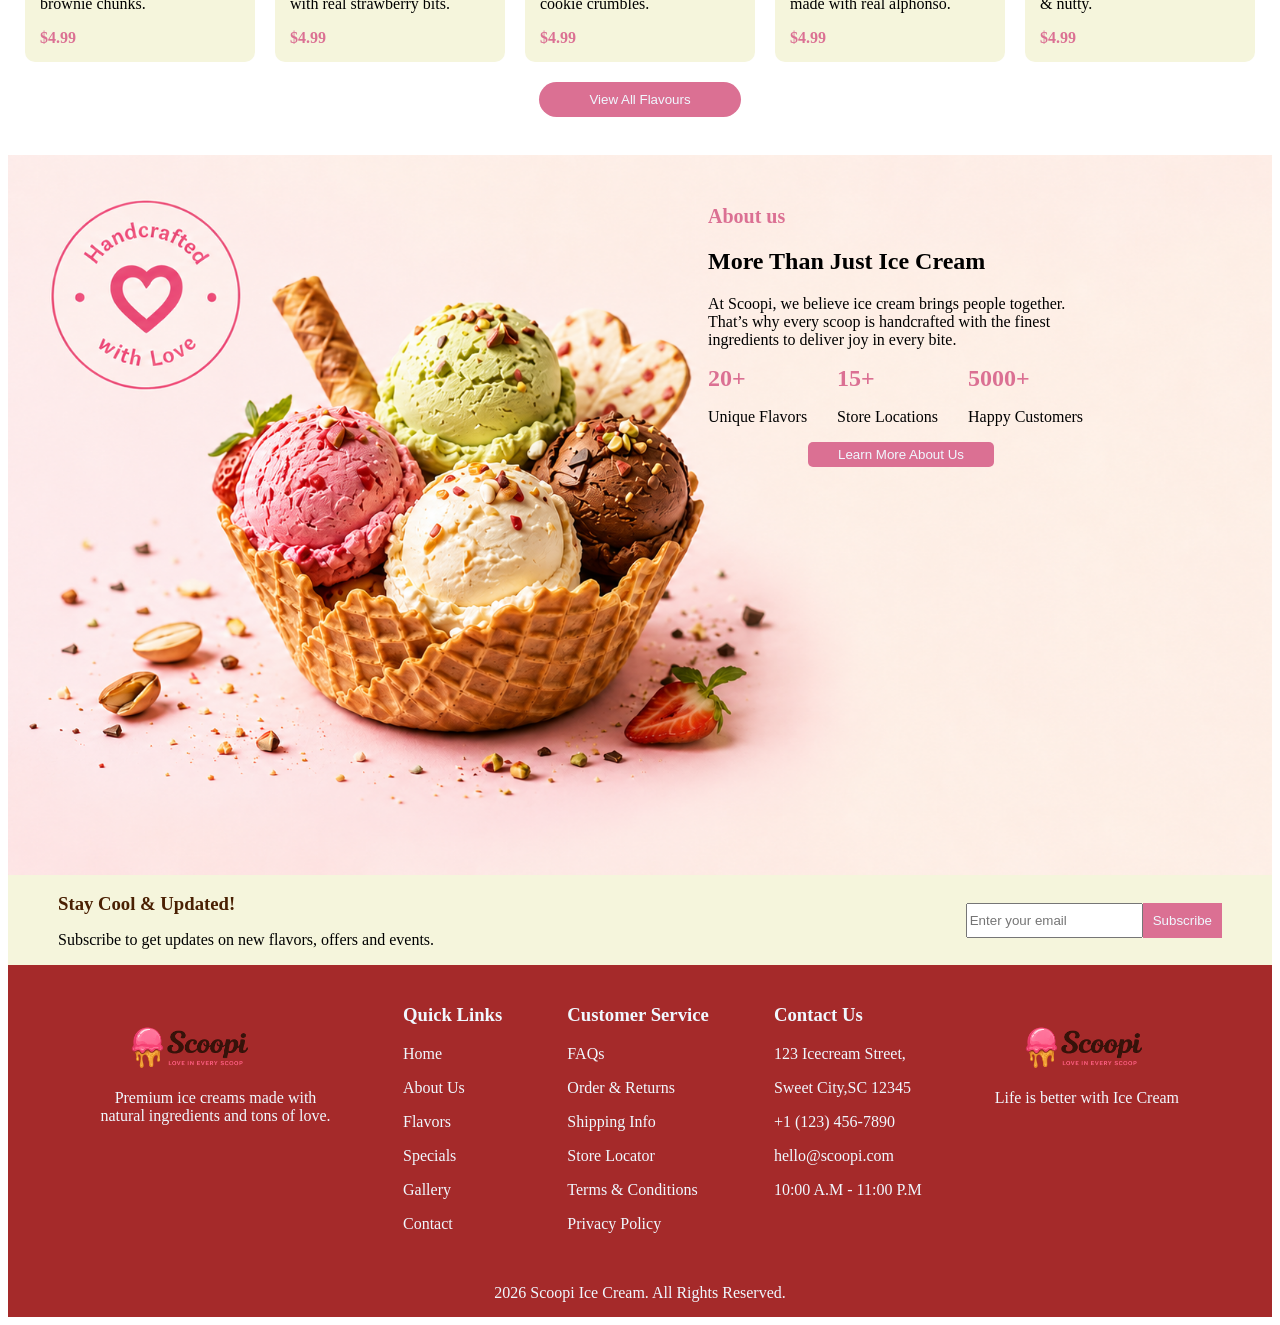
==== commit 67370dd0: "Finalize Scoopi landing page" ====
--- a/scoopi/index.html
+++ b/scoopi/index.html
@@ -208,7 +208,7 @@
     </footer>
 
     <div class="copyright">
-        <p>2024 Scoopi Ice Cream. All Rights Reserved.</p>
+    <p>2026 Scoopi Ice Cream. All Rights Reserved.</p>
     </div>
 </body>
 </html>
--- a/scoopi/styles.css
+++ b/scoopi/styles.css
@@ -230,12 +230,6 @@
     color: palevioletred;
     font-family: cursive;
     font-size: 20px;
-}
-
-.aboutus-div {
-    position: relative;
-    left: 700px;
-    top: 100px;
 }
 
 .achievements{
